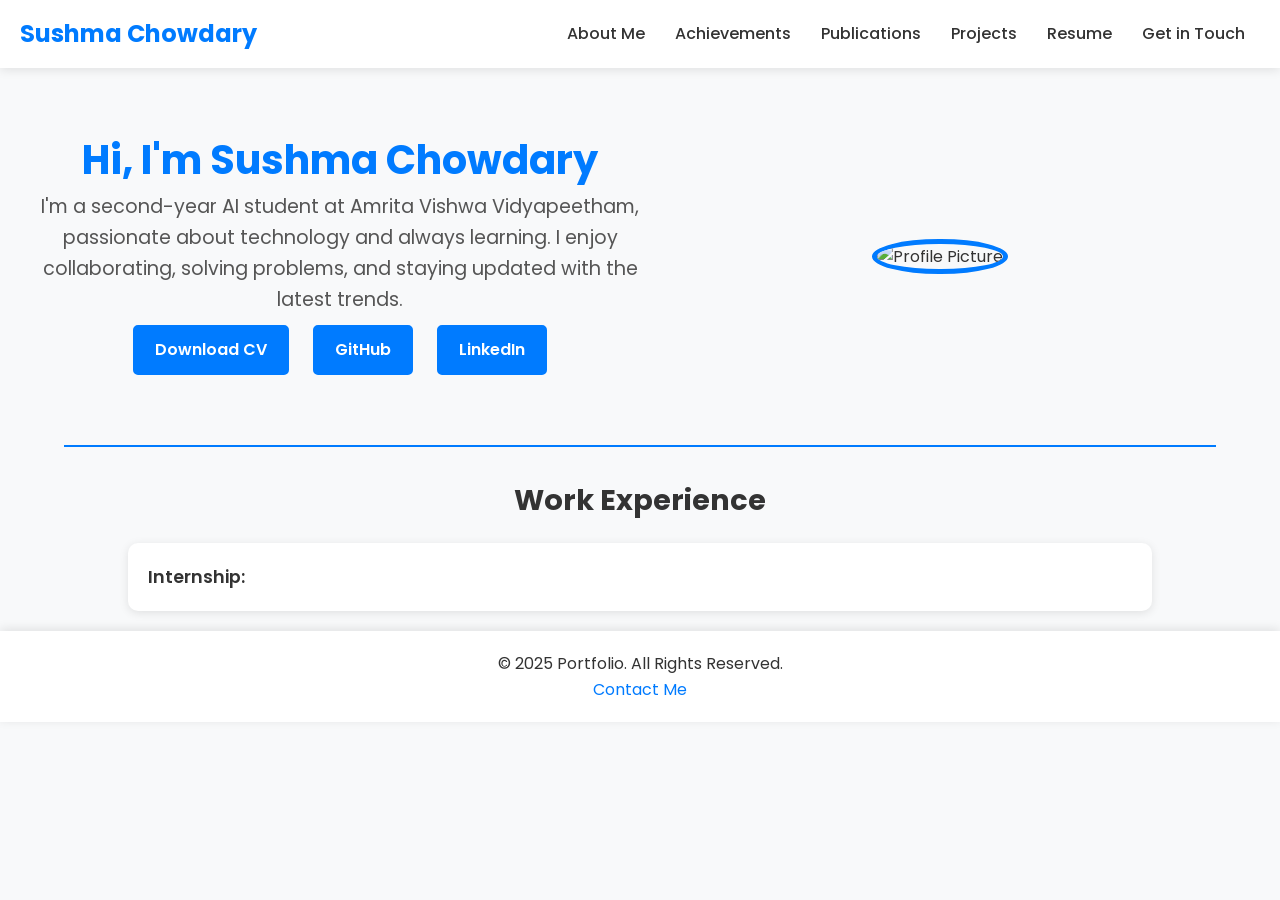
==== index.html @ df7fd8c6 "Add files via upload" ====
<!DOCTYPE html>
<html lang="en">
<head>
    <meta charset="UTF-8">
    <meta name="viewport" content="width=device-width, initial-scale=1.0">
    <title>Sushma Chowdary - Portfolio</title>
    <style>
        @import url('https://fonts.googleapis.com/css2?family=Lexend:wght@100..900&family=Poppins:wght@300;400;500;600;700&family=Roboto:ital,wght@0,100..900;1,100..900&display=swap');
        * {
            margin: 0;
            padding: 0;
            box-sizing: border-box;
        }
        body {
            background-color: #f8f9fa;
            color: #333;
            font-family: 'Poppins', sans-serif;
            line-height: 1.6;
        }
        nav {
            display: flex;
            justify-content: space-between;
            align-items: center;
            padding: 15px 20px;
            background-color: #fff;
            box-shadow: 0 2px 10px rgba(0, 0, 0, 0.1);
        }
        nav ul {
            display: flex;
            list-style: none;
            flex-wrap: wrap;
        }
        nav ul li {
            margin: 0 15px;
        }
        nav ul li a {
            text-decoration: none;
            color: #333;
            transition: all 0.3s;
            font-size: 1rem;
            font-weight: 500;
        }
        nav ul li a:hover {
            color: #007bff;
        }
        .logo {
            display: flex;
            align-items: center;
            font-size: 1.5rem;
            font-weight: 700;
            color: #007bff;
        }

        .firstSection {
            display: flex;
            flex-wrap: wrap;
            justify-content: center;
            align-items: center;
            text-align: center;
            margin: 60px 20px;
        }
        .firstSection > div {
            width: 100%;
            max-width: 600px;
        }
        .leftSection h1 {
            font-size: 2.5rem;
            color: #007bff;
        }
        .leftSection p {
            font-size: 1.2rem;
            color: #555;
        }
        .buttons a {
            display: inline-block;
            padding: 10px 20px;
            margin: 10px;
            border-radius: 5px;
            border: 2px solid #007bff;
            background-color: #007bff;
            color: white;
            font-size: 1rem;
            font-weight: 600;
            text-decoration: none;
            transition: all 0.3s;
        }
        .buttons a:hover {
            background-color: white;
            color: #007bff;
        }
        .rightSection img {
            width: 100%;
            max-width: 300px;
            border-radius: 50%;
            border: 5px solid #007bff;
        }

        .secondSection {
            max-width: 80vw;
            margin: auto;
            text-align: center;
        }
        .secondSection h1 {
            font-size: 1.8rem;
            color: #333;
        }
        main hr {
            border: 0;
            background: #007bff;
            height: 2px;
            margin: 30px auto;
            width: 90%;
        }
        .box {
            background: white;
            padding: 20px;
            margin: 20px auto;
            border-radius: 10px;
            box-shadow: 0 2px 10px rgba(0, 0, 0, 0.1);
            text-align: left;
        }
        .verticalInfo {
            font-weight: 600;
            font-size: 1.1rem;
        }
        .expInfo {
            font-size: 1rem;
            color: #555;
        }

        footer {
            background: #fff;
            color: #333;
            text-align: center;
            padding: 20px;
            font-size: 1rem;
            box-shadow: 0 -2px 10px rgba(0, 0, 0, 0.1);
        }
        .footer-links a {
            color: #007bff;
            margin: 0 10px;
            text-decoration: none;
        }
        .footer-links a:hover {
            text-decoration: underline;
        }
    </style>
</head>
<body>
    <header>
        <nav>
        <div class="logo">Sushma Chowdary</div>
        <ul>
            <li><a href="about-me.html">About Me</a></li>
            <li><a href="achievements.html">Achievements</a></li>
            <li><a href="Publications.html">Publications</a></li>
            <li><a href="projects.html">Projects</a></li>
            
            <li><a href="#">Resume</a></li>
            <li><a href="mailto:ch.sc.u4aie23034@ch.sc.amrita.edu">Get in Touch</a></li>
        </ul>
        </nav>        
    </header>
    <main>
        <section class="firstSection">
            <div class="leftSection">
                <h1>Hi, I'm Sushma Chowdary</h1>
                <p>I'm a second-year AI student at Amrita Vishwa Vidyapeetham, passionate about technology and always learning. I enjoy collaborating, solving problems, and staying updated with the latest trends.</p>
                <div class="buttons">
                    <a href="#" download>Download CV</a>
                    <a href="https://github.com/ambersus">GitHub</a>
                    <a href="https://www.linkedin.com/in/sushma-chowdary-mutyala-170853292/">LinkedIn</a>
                </div>
            </div>
            <div class="rightSection">
                <img src="C:\Users\Sushma\Desktop\Acadamics\resume\New folder\WhatsApp Image 2025-01-20 at 19.26.31_c0d28bff.jpg" alt="Profile Picture">
            </div>
        </section>
        <hr>
        <section class="secondSection">
            <h1>Work Experience</h1>
            <div class="box">
                <div class="verticalInfo">Internship:</div>
                <div class="expInfo"></div>
            </div>
        </section>
    </main>
    <footer>
        <p>&copy; 2025 Portfolio. All Rights Reserved.</p>
        <div class="footer-links">
            <a href="contact_form.html">Contact Me</a>
        </div>
    </footer>
</body>
</html>
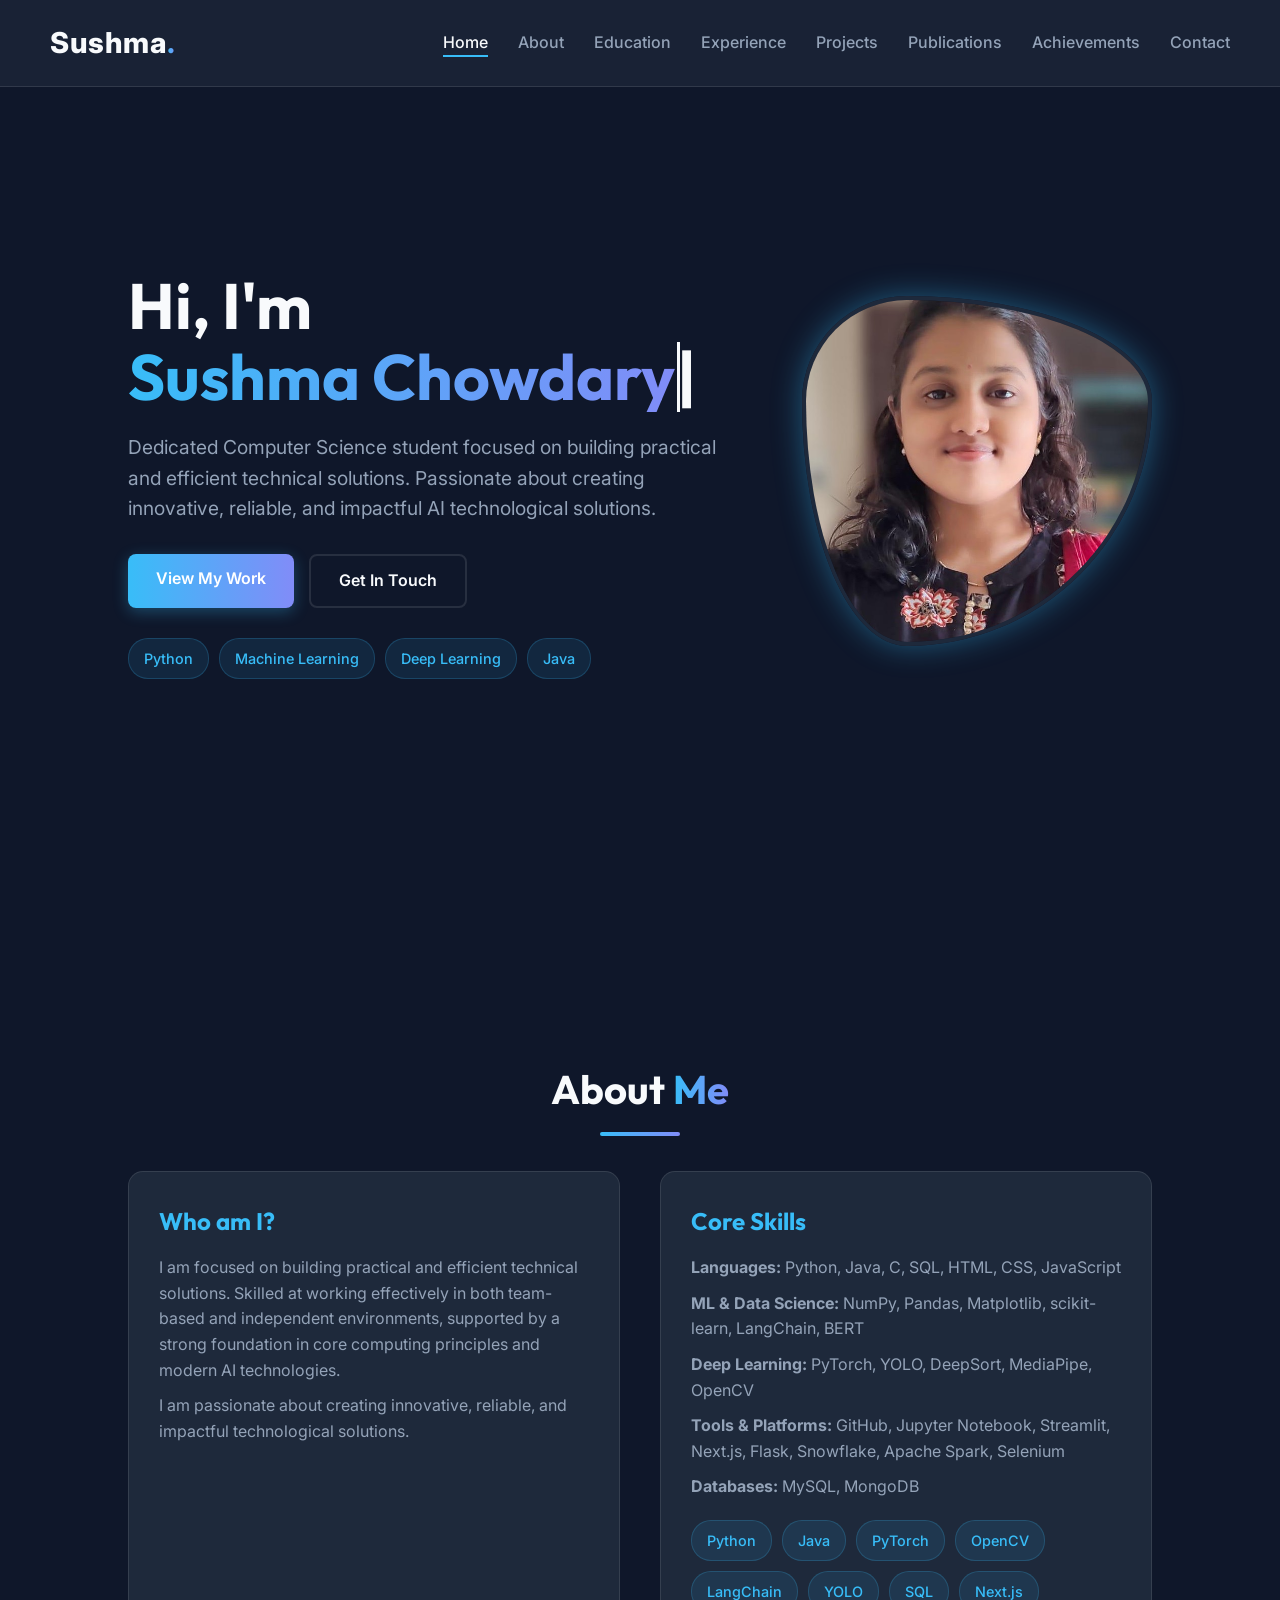
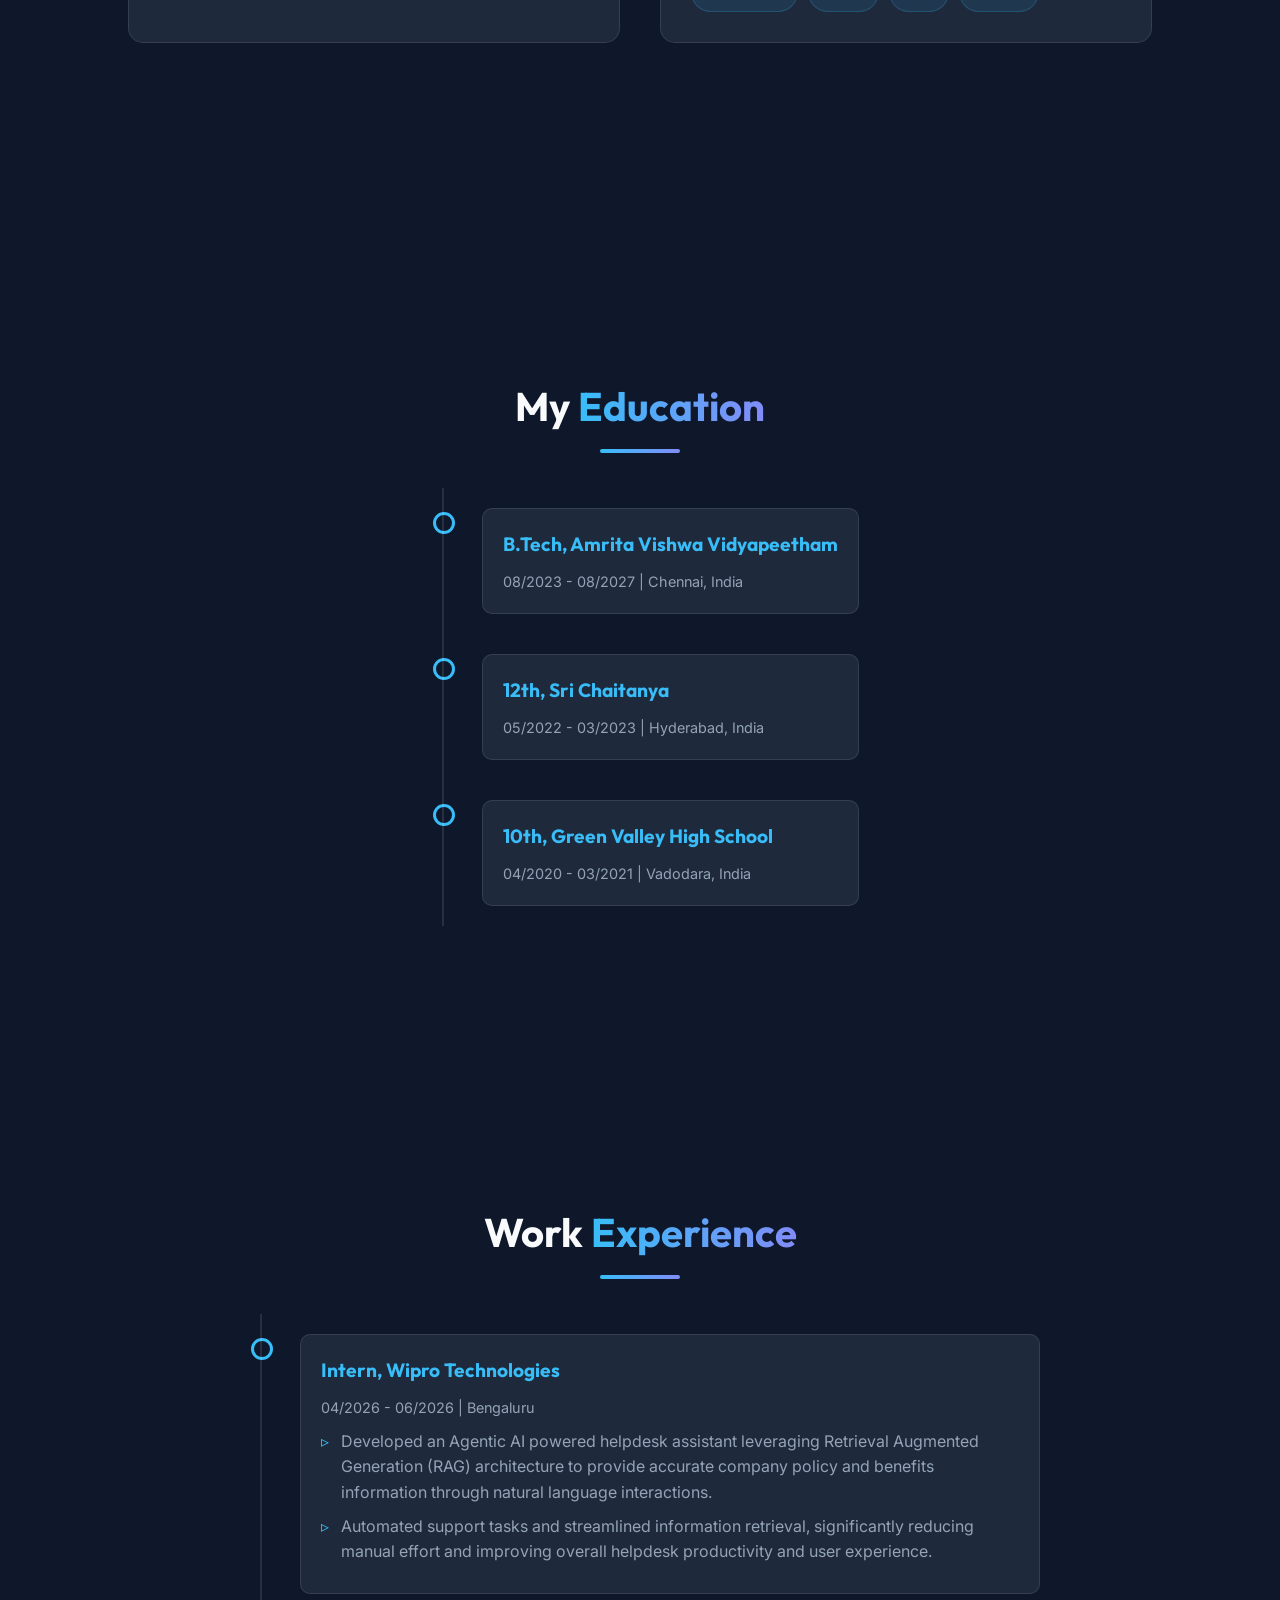
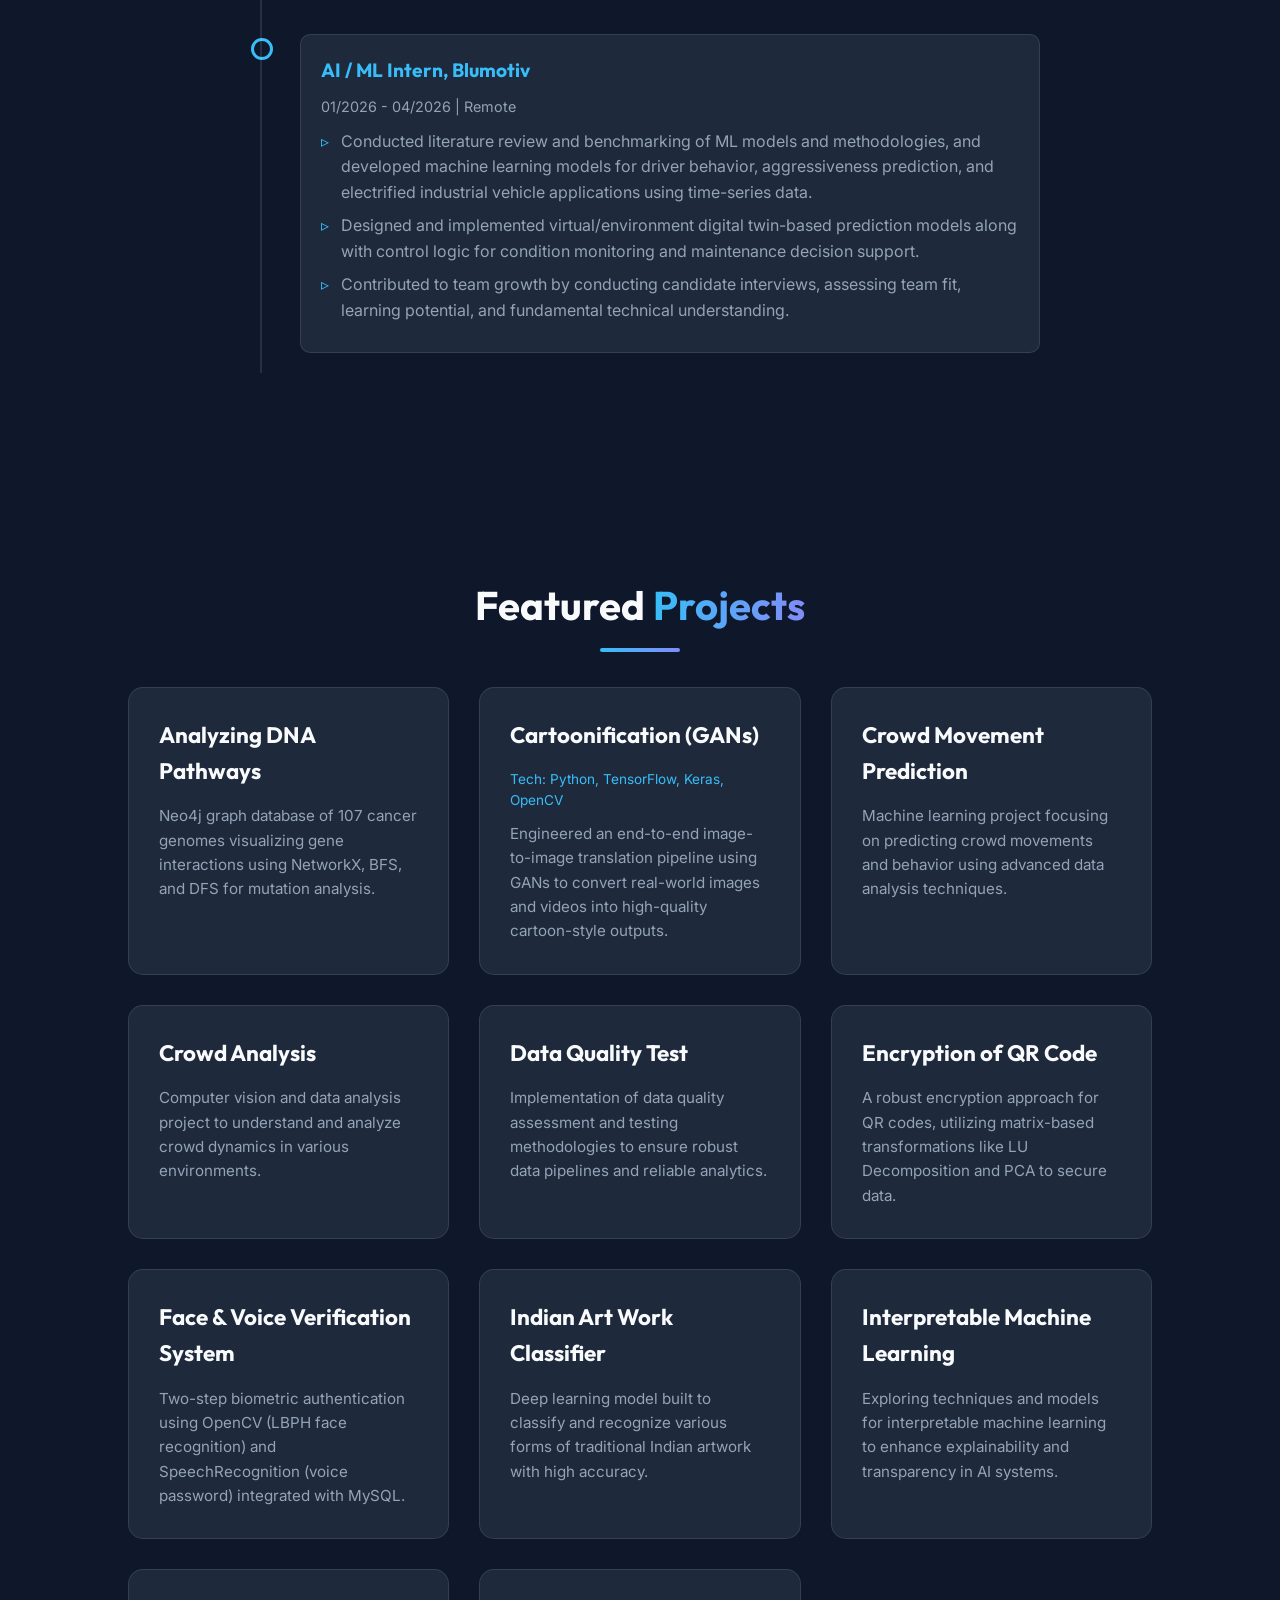
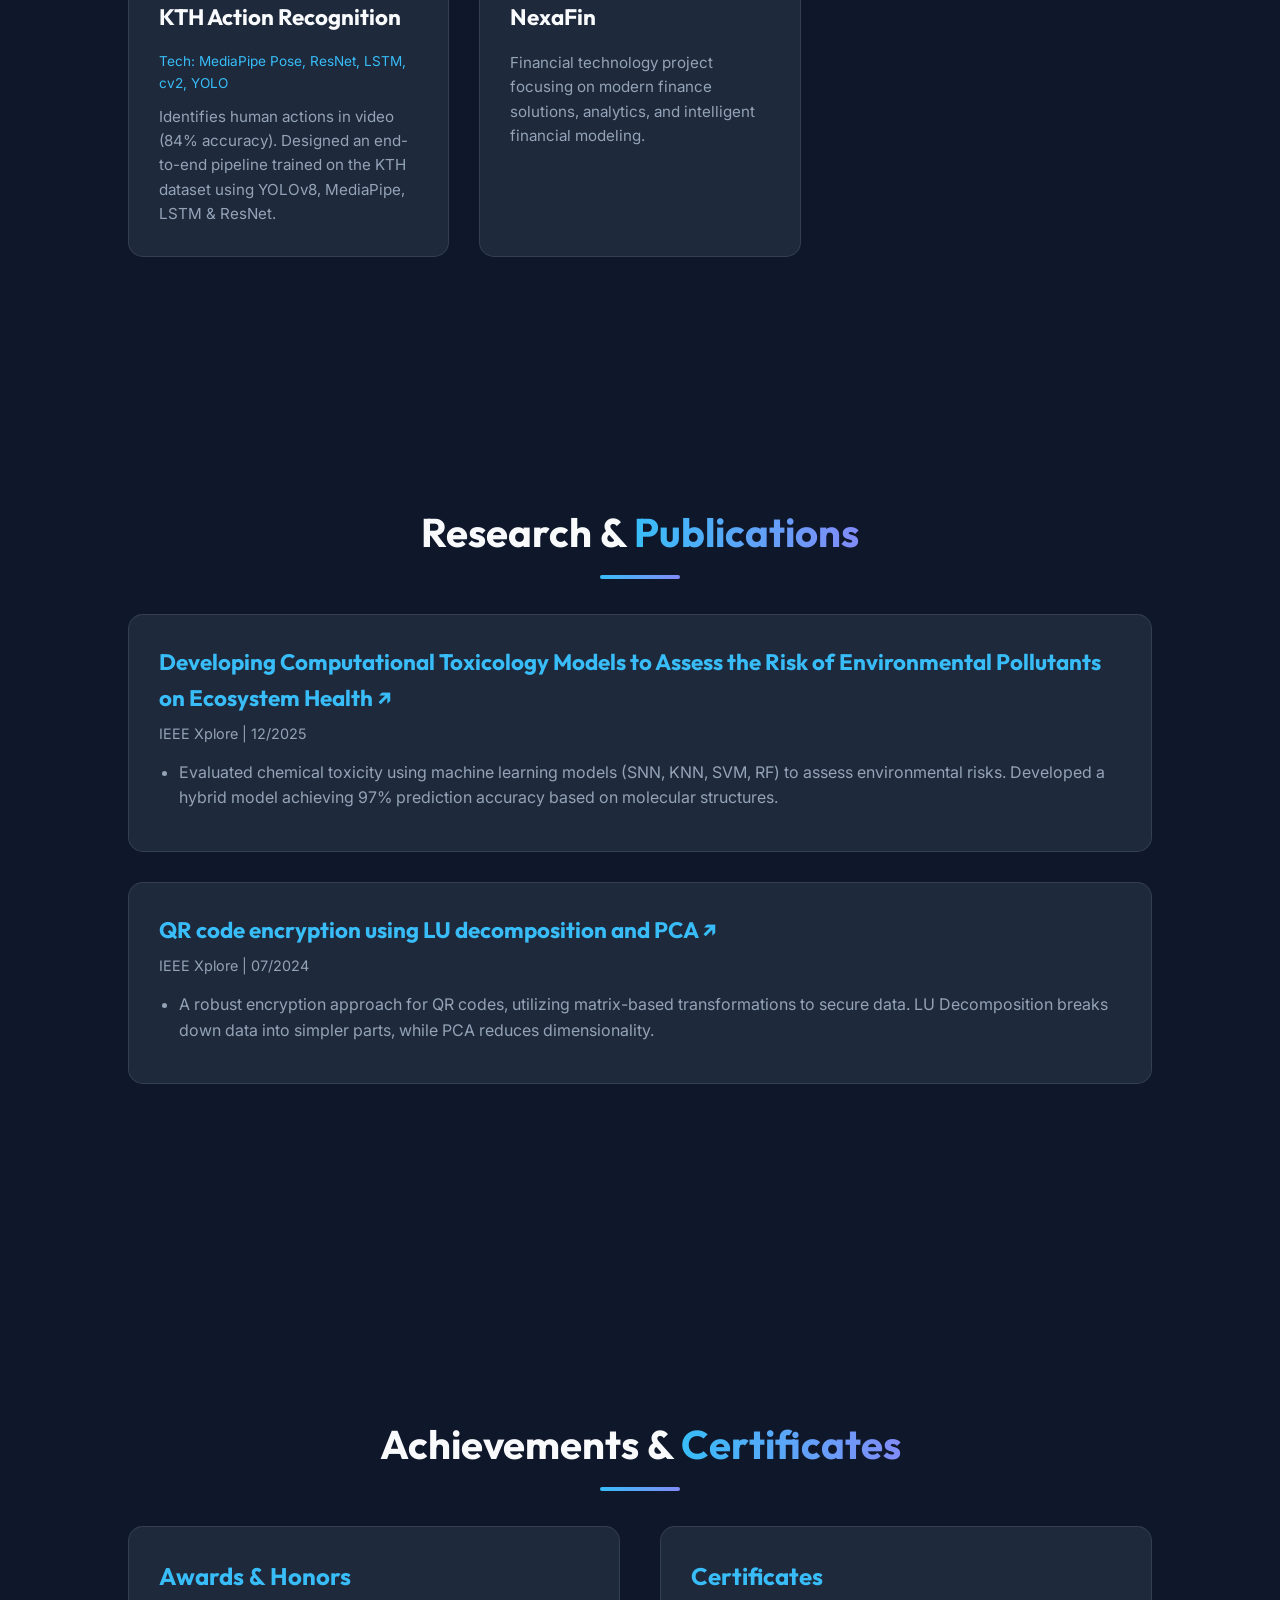
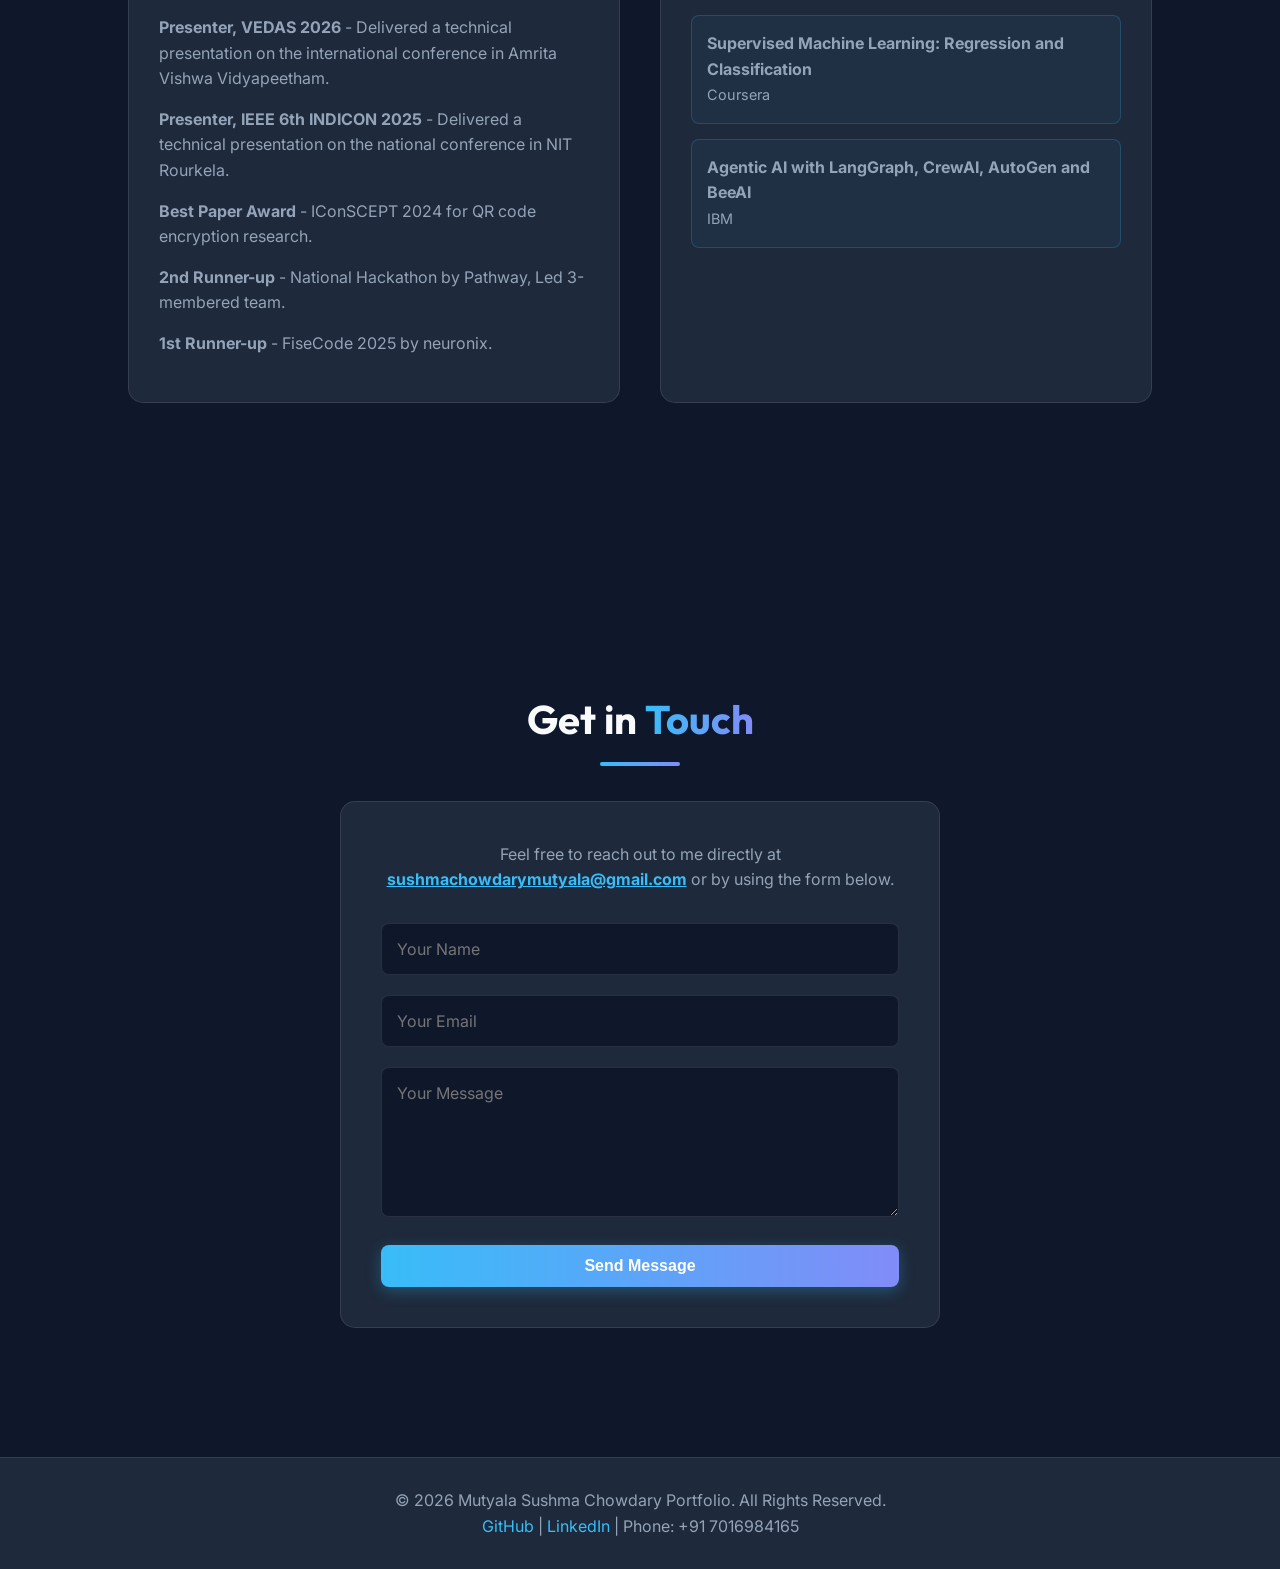
==== commit b665c429: "Update portfolio with new sections, responsive layout, and dynamic text" ====
--- a/index.html
+++ b/index.html
@@ -1,195 +1,279 @@
-<!DOCTYPE html>
-<html lang="en">
-<head>
-    <meta charset="UTF-8">
-    <meta name="viewport" content="width=device-width, initial-scale=1.0">
-    <title>Sushma Chowdary - Portfolio</title>
-    <style>
-        @import url('https://fonts.googleapis.com/css2?family=Lexend:wght@100..900&family=Poppins:wght@300;400;500;600;700&family=Roboto:ital,wght@0,100..900;1,100..900&display=swap');
-        * {
-            margin: 0;
-            padding: 0;
-            box-sizing: border-box;
-        }
-        body {
-            background-color: #f8f9fa;
-            color: #333;
-            font-family: 'Poppins', sans-serif;
-            line-height: 1.6;
-        }
-        nav {
-            display: flex;
-            justify-content: space-between;
-            align-items: center;
-            padding: 15px 20px;
-            background-color: #fff;
-            box-shadow: 0 2px 10px rgba(0, 0, 0, 0.1);
-        }
-        nav ul {
-            display: flex;
-            list-style: none;
-            flex-wrap: wrap;
-        }
-        nav ul li {
-            margin: 0 15px;
-        }
-        nav ul li a {
-            text-decoration: none;
-            color: #333;
-            transition: all 0.3s;
-            font-size: 1rem;
-            font-weight: 500;
-        }
-        nav ul li a:hover {
-            color: #007bff;
-        }
-        .logo {
-            display: flex;
-            align-items: center;
-            font-size: 1.5rem;
-            font-weight: 700;
-            color: #007bff;
-        }
-
-        .firstSection {
-            display: flex;
-            flex-wrap: wrap;
-            justify-content: center;
-            align-items: center;
-            text-align: center;
-            margin: 60px 20px;
-        }
-        .firstSection > div {
-            width: 100%;
-            max-width: 600px;
-        }
-        .leftSection h1 {
-            font-size: 2.5rem;
-            color: #007bff;
-        }
-        .leftSection p {
-            font-size: 1.2rem;
-            color: #555;
-        }
-        .buttons a {
-            display: inline-block;
-            padding: 10px 20px;
-            margin: 10px;
-            border-radius: 5px;
-            border: 2px solid #007bff;
-            background-color: #007bff;
-            color: white;
-            font-size: 1rem;
-            font-weight: 600;
-            text-decoration: none;
-            transition: all 0.3s;
-        }
-        .buttons a:hover {
-            background-color: white;
-            color: #007bff;
-        }
-        .rightSection img {
-            width: 100%;
-            max-width: 300px;
-            border-radius: 50%;
-            border: 5px solid #007bff;
-        }
-
-        .secondSection {
-            max-width: 80vw;
-            margin: auto;
-            text-align: center;
-        }
-        .secondSection h1 {
-            font-size: 1.8rem;
-            color: #333;
-        }
-        main hr {
-            border: 0;
-            background: #007bff;
-            height: 2px;
-            margin: 30px auto;
-            width: 90%;
-        }
-        .box {
-            background: white;
-            padding: 20px;
-            margin: 20px auto;
-            border-radius: 10px;
-            box-shadow: 0 2px 10px rgba(0, 0, 0, 0.1);
-            text-align: left;
-        }
-        .verticalInfo {
-            font-weight: 600;
-            font-size: 1.1rem;
-        }
-        .expInfo {
-            font-size: 1rem;
-            color: #555;
-        }
-
-        footer {
-            background: #fff;
-            color: #333;
-            text-align: center;
-            padding: 20px;
-            font-size: 1rem;
-            box-shadow: 0 -2px 10px rgba(0, 0, 0, 0.1);
-        }
-        .footer-links a {
-            color: #007bff;
-            margin: 0 10px;
-            text-decoration: none;
-        }
-        .footer-links a:hover {
-            text-decoration: underline;
-        }
-    </style>
-</head>
-<body>
-    <header>
-        <nav>
-        <div class="logo">Sushma Chowdary</div>
-        <ul>
-            <li><a href="about-me.html">About Me</a></li>
-            <li><a href="achievements.html">Achievements</a></li>
-            <li><a href="Publications.html">Publications</a></li>
-            <li><a href="projects.html">Projects</a></li>
-            
-            <li><a href="#">Resume</a></li>
-            <li><a href="mailto:ch.sc.u4aie23034@ch.sc.amrita.edu">Get in Touch</a></li>
-        </ul>
-        </nav>        
-    </header>
-    <main>
-        <section class="firstSection">
-            <div class="leftSection">
-                <h1>Hi, I'm Sushma Chowdary</h1>
-                <p>I'm a second-year AI student at Amrita Vishwa Vidyapeetham, passionate about technology and always learning. I enjoy collaborating, solving problems, and staying updated with the latest trends.</p>
-                <div class="buttons">
-                    <a href="#" download>Download CV</a>
-                    <a href="https://github.com/ambersus">GitHub</a>
-                    <a href="https://www.linkedin.com/in/sushma-chowdary-mutyala-170853292/">LinkedIn</a>
-                </div>
-            </div>
-            <div class="rightSection">
-                <img src="C:\Users\Sushma\Desktop\Acadamics\resume\New folder\WhatsApp Image 2025-01-20 at 19.26.31_c0d28bff.jpg" alt="Profile Picture">
-            </div>
-        </section>
-        <hr>
-        <section class="secondSection">
-            <h1>Work Experience</h1>
-            <div class="box">
-                <div class="verticalInfo">Internship:</div>
-                <div class="expInfo"></div>
-            </div>
-        </section>
-    </main>
-    <footer>
-        <p>&copy; 2025 Portfolio. All Rights Reserved.</p>
-        <div class="footer-links">
-            <a href="contact_form.html">Contact Me</a>
-        </div>
-    </footer>
-</body>
-</html>
+<!DOCTYPE html>
+<html lang="en">
+<head>
+    <meta charset="UTF-8">
+    <meta name="viewport" content="width=device-width, initial-scale=1.0">
+    <title>Mutyala Sushma Chowdary | AI Portfolio</title>
+    <link rel="stylesheet" href="style.css">
+</head>
+<body>
+
+    <!-- Navigation -->
+    <nav>
+        <a href="#home" class="logo">Sushma<span class="gradient-text">.</span></a>
+        <ul>
+            <li><a href="#home" class="active">Home</a></li>
+            <li><a href="#about">About</a></li>
+            <li><a href="#education">Education</a></li>
+            <li><a href="#experience">Experience</a></li>
+            <li><a href="#projects">Projects</a></li>
+            <li><a href="#publications">Publications</a></li>
+            <li><a href="#achievements">Achievements</a></li>
+            <li><a href="#contact">Contact</a></li>
+        </ul>
+    </nav>
+
+    <!-- Home Section -->
+    <section id="home">
+        <div class="home-content reveal">
+            <h1>Hi, I'm <br><span class="gradient-text dynamic-text">Sushma Chowdary</span><span class="cursor">|</span></h1>
+            <p>Dedicated Computer Science student focused on building practical and efficient technical solutions. Passionate about creating innovative, reliable, and impactful AI technological solutions.</p>
+            <div class="btn-group">
+                <a href="#projects" class="btn btn-primary">View My Work</a>
+                <a href="#contact" class="btn btn-secondary">Get In Touch</a>
+            </div>
+            <div class="skills-container" style="margin-top: 30px;">
+                <span class="skill-tag">Python</span>
+                <span class="skill-tag">Machine Learning</span>
+                <span class="skill-tag">Deep Learning</span>
+                <span class="skill-tag">Java</span>
+            </div>
+        </div>
+        <div class="home-image reveal">
+            <!-- Ensure image path matches local or github repo -->
+            <img src="WhatsApp Image 2025-01-20 at 19.26.31_c0d28bff.jpg" alt="Sushma Chowdary">
+        </div>
+    </section>
+
+    <!-- About Section -->
+    <section id="about">
+        <h2 class="section-title reveal">About <span class="gradient-text">Me</span></h2>
+        <div class="about-grid">
+            <div class="about-card reveal">
+                <h3>Who am I?</h3>
+                <p>I am focused on building practical and efficient technical solutions. Skilled at working effectively in both team-based and independent environments, supported by a strong foundation in core computing principles and modern AI technologies.</p>
+                <p>I am passionate about creating innovative, reliable, and impactful technological solutions.</p>
+            </div>
+            <div class="about-card reveal" style="transition-delay: 0.2s;">
+                <h3>Core Skills</h3>
+                <p><strong>Languages:</strong> Python, Java, C, SQL, HTML, CSS, JavaScript</p>
+                <p><strong>ML & Data Science:</strong> NumPy, Pandas, Matplotlib, scikit-learn, LangChain, BERT</p>
+                <p><strong>Deep Learning:</strong> PyTorch, YOLO, DeepSort, MediaPipe, OpenCV</p>
+                <p><strong>Tools & Platforms:</strong> GitHub, Jupyter Notebook, Streamlit, Next.js, Flask, Snowflake, Apache Spark, Selenium</p>
+                <p><strong>Databases:</strong> MySQL, MongoDB</p>
+                
+                <div class="skills-container" style="margin-top: 20px;">
+                    <span class="skill-tag">Python</span>
+                    <span class="skill-tag">Java</span>
+                    <span class="skill-tag">PyTorch</span>
+                    <span class="skill-tag">OpenCV</span>
+                    <span class="skill-tag">LangChain</span>
+                    <span class="skill-tag">YOLO</span>
+                    <span class="skill-tag">SQL</span>
+                    <span class="skill-tag">Next.js</span>
+                </div>
+            </div>
+        </div>
+    </section>
+
+    <!-- Education Section -->
+    <section id="education">
+        <h2 class="section-title reveal">My <span class="gradient-text">Education</span></h2>
+        <div class="timeline">
+            <div class="timeline-item reveal">
+                <div class="timeline-content">
+                    <h4>B.Tech, Amrita Vishwa Vidyapeetham</h4>
+                    <p style="color: var(--text-muted); font-size: 0.9rem;">08/2023 - 08/2027 | Chennai, India</p>
+                </div>
+            </div>
+            
+            <div class="timeline-item reveal">
+                <div class="timeline-content">
+                    <h4>12th, Sri Chaitanya</h4>
+                    <p style="color: var(--text-muted); font-size: 0.9rem;">05/2022 - 03/2023 | Hyderabad, India</p>
+                </div>
+            </div>
+
+            <div class="timeline-item reveal">
+                <div class="timeline-content">
+                    <h4>10th, Green Valley High School</h4>
+                    <p style="color: var(--text-muted); font-size: 0.9rem;">04/2020 - 03/2021 | Vadodara, India</p>
+                </div>
+            </div>
+        </div>
+    </section>
+
+    <!-- Experience Section -->
+    <section id="experience">
+        <h2 class="section-title reveal">Work <span class="gradient-text">Experience</span></h2>
+        <div class="timeline">
+            <div class="timeline-item reveal">
+                <div class="timeline-content">
+                    <h4>Intern, Wipro Technologies</h4>
+                    <p style="color: var(--text-muted); font-size: 0.9rem; margin-bottom: 10px;">04/2026 - 06/2026 | Bengaluru</p>
+                    <ul>
+                        <li>Developed an Agentic AI powered helpdesk assistant leveraging Retrieval Augmented Generation (RAG) architecture to provide accurate company policy and benefits information through natural language interactions.</li>
+                        <li>Automated support tasks and streamlined information retrieval, significantly reducing manual effort and improving overall helpdesk productivity and user experience.</li>
+                    </ul>
+                </div>
+            </div>
+            
+            <div class="timeline-item reveal">
+                <div class="timeline-content">
+                    <h4>AI / ML Intern, Blumotiv</h4>
+                    <p style="color: var(--text-muted); font-size: 0.9rem; margin-bottom: 10px;">01/2026 - 04/2026 | Remote</p>
+                    <ul>
+                        <li>Conducted literature review and benchmarking of ML models and methodologies, and developed machine learning models for driver behavior, aggressiveness prediction, and electrified industrial vehicle applications using time-series data.</li>
+                        <li>Designed and implemented virtual/environment digital twin-based prediction models along with control logic for condition monitoring and maintenance decision support.</li>
+                        <li>Contributed to team growth by conducting candidate interviews, assessing team fit, learning potential, and fundamental technical understanding.</li>
+                    </ul>
+                </div>
+            </div>
+        </div>
+    </section>
+
+    <!-- Projects Section -->
+    <section id="projects">
+        <h2 class="section-title reveal">Featured <span class="gradient-text">Projects</span></h2>
+        <div class="projects-grid">
+            
+            <div class="project-card reveal">
+                <h3><a href="https://github.com/ambersus/ANALYZING-DNA-PATHWAYS-AND-THEIR-IMPACT-ON-CANCER-DEVELOPMENT" target="_blank">Analyzing DNA Pathways</a></h3>
+                <p>Neo4j graph database of 107 cancer genomes visualizing gene interactions using NetworkX, BFS, and DFS for mutation analysis.</p>
+            </div>
+
+            <div class="project-card reveal" style="transition-delay: 0.1s;">
+                <h3><a href="https://github.com/ambersus/Cartoonification" target="_blank">Cartoonification (GANs)</a></h3>
+                <p style="color: var(--primary-color); font-size: 0.85rem; margin-bottom: 10px;">Tech: Python, TensorFlow, Keras, OpenCV</p>
+                <p>Engineered an end-to-end image-to-image translation pipeline using GANs to convert real-world images and videos into high-quality cartoon-style outputs.</p>
+            </div>
+
+            <div class="project-card reveal" style="transition-delay: 0.2s;">
+                <h3><a href="https://github.com/ambersus/croud-movement-prediction" target="_blank">Crowd Movement Prediction</a></h3>
+                <p>Machine learning project focusing on predicting crowd movements and behavior using advanced data analysis techniques.</p>
+            </div>
+
+            <div class="project-card reveal">
+                <h3><a href="https://github.com/ambersus/crowd-analysis" target="_blank">Crowd Analysis</a></h3>
+                <p>Computer vision and data analysis project to understand and analyze crowd dynamics in various environments.</p>
+            </div>
+
+            <div class="project-card reveal" style="transition-delay: 0.1s;">
+                <h3><a href="https://github.com/ambersus/Data_Quality_test" target="_blank">Data Quality Test</a></h3>
+                <p>Implementation of data quality assessment and testing methodologies to ensure robust data pipelines and reliable analytics.</p>
+            </div>
+
+            <div class="project-card reveal" style="transition-delay: 0.2s;">
+                <h3><a href="https://github.com/ambersus/encryption-of-qr-code" target="_blank">Encryption of QR Code</a></h3>
+                <p>A robust encryption approach for QR codes, utilizing matrix-based transformations like LU Decomposition and PCA to secure data.</p>
+            </div>
+
+            <div class="project-card reveal">
+                <h3><a href="https://github.com/ambersus/FACE-AND-VOICE-VERIFICATION-SYSTEM" target="_blank">Face & Voice Verification System</a></h3>
+                <p>Two-step biometric authentication using OpenCV (LBPH face recognition) and SpeechRecognition (voice password) integrated with MySQL.</p>
+            </div>
+
+            <div class="project-card reveal" style="transition-delay: 0.1s;">
+                <h3><a href="https://github.com/ambersus/Indian-Art-Work-Classifier" target="_blank">Indian Art Work Classifier</a></h3>
+                <p>Deep learning model built to classify and recognize various forms of traditional Indian artwork with high accuracy.</p>
+            </div>
+
+            <div class="project-card reveal" style="transition-delay: 0.2s;">
+                <h3><a href="#" target="_blank">Interpretable Machine Learning</a></h3>
+                <p>Exploring techniques and models for interpretable machine learning to enhance explainability and transparency in AI systems.</p>
+            </div>
+
+            <div class="project-card reveal">
+                <h3><a href="https://github.com/ambersus/KTH-action-recognisation" target="_blank">KTH Action Recognition</a></h3>
+                <p style="color: var(--primary-color); font-size: 0.85rem; margin-bottom: 10px;">Tech: MediaPipe Pose, ResNet, LSTM, cv2, YOLO</p>
+                <p>Identifies human actions in video (84% accuracy). Designed an end-to-end pipeline trained on the KTH dataset using YOLOv8, MediaPipe, LSTM & ResNet.</p>
+            </div>
+
+            <div class="project-card reveal" style="transition-delay: 0.1s;">
+                <h3><a href="https://github.com/ambersus/NexaFin-" target="_blank">NexaFin</a></h3>
+                <p>Financial technology project focusing on modern finance solutions, analytics, and intelligent financial modeling.</p>
+            </div>
+
+        </div>
+    </section>
+
+    <!-- Publications Section -->
+    <section id="publications">
+        <h2 class="section-title reveal">Research & <span class="gradient-text">Publications</span></h2>
+        
+        <div class="publication-card reveal">
+            <h3><a href="https://ieeexplore.ieee.org/document/11254833" target="_blank">Developing Computational Toxicology Models to Assess the Risk of Environmental Pollutants on Ecosystem Health ↗</a></h3>
+            <p style="color: var(--text-muted); font-size: 0.9rem; margin-top: 5px;">IEEE Xplore | 12/2025</p>
+            <ul>
+                <li>Evaluated chemical toxicity using machine learning models (SNN, KNN, SVM, RF) to assess environmental risks. Developed a hybrid model achieving 97% prediction accuracy based on molecular structures.</li>
+            </ul>
+        </div>
+
+        <div class="publication-card reveal">
+            <h3><a href="https://ieeexplore.ieee.org/document/10627798" target="_blank">QR code encryption using LU decomposition and PCA ↗</a></h3>
+            <p style="color: var(--text-muted); font-size: 0.9rem; margin-top: 5px;">IEEE Xplore | 07/2024</p>
+            <ul>
+                <li>A robust encryption approach for QR codes, utilizing matrix-based transformations to secure data. LU Decomposition breaks down data into simpler parts, while PCA reduces dimensionality.</li>
+            </ul>
+        </div>
+    </section>
+
+    <!-- Achievements & Certificates Section -->
+    <section id="achievements">
+        <h2 class="section-title reveal">Achievements & <span class="gradient-text">Certificates</span></h2>
+        
+        <div class="about-grid">
+            <div class="about-card reveal">
+                <h3 style="color: var(--primary-color); margin-bottom: 20px;">Awards & Honors</h3>
+                <ul style="list-style: none; color: var(--text-muted); padding-left: 0;">
+                    <li style="margin-bottom: 15px;"><strong>Presenter, VEDAS 2026</strong> - Delivered a technical presentation on the international conference in Amrita Vishwa Vidyapeetham.</li>
+                    <li style="margin-bottom: 15px;"><strong>Presenter, IEEE 6th INDICON 2025</strong> - Delivered a technical presentation on the national conference in NIT Rourkela.</li>
+                    <li style="margin-bottom: 15px;"><strong>Best Paper Award</strong> - IConSCEPT 2024 for QR code encryption research.</li>
+                    <li style="margin-bottom: 15px;"><strong>2nd Runner-up</strong> - National Hackathon by Pathway, Led 3-membered team.</li>
+                    <li style="margin-bottom: 15px;"><strong>1st Runner-up</strong> - FiseCode 2025 by neuronix.</li>
+                </ul>
+            </div>
+
+            <div class="about-card reveal" style="transition-delay: 0.2s;">
+                <h3 style="color: var(--primary-color); margin-bottom: 20px;">Certificates</h3>
+                <ul style="list-style: none; color: var(--text-muted); padding-left: 0;">
+                    <li style="margin-bottom: 15px; background: rgba(56, 189, 248, 0.05); padding: 15px; border-radius: 8px; border: 1px solid rgba(56, 189, 248, 0.2);">
+                        <strong>Supervised Machine Learning: Regression and Classification</strong><br>
+                        <span style="font-size: 0.9rem;">Coursera</span>
+                    </li>
+                    <li style="margin-bottom: 15px; background: rgba(56, 189, 248, 0.05); padding: 15px; border-radius: 8px; border: 1px solid rgba(56, 189, 248, 0.2);">
+                        <strong>Agentic AI with LangGraph, CrewAI, AutoGen and BeeAI</strong><br>
+                        <span style="font-size: 0.9rem;">IBM</span>
+                    </li>
+                </ul>
+            </div>
+        </div>
+    </section>
+
+    <!-- Contact Section -->
+    <section id="contact">
+        <h2 class="section-title reveal">Get in <span class="gradient-text">Touch</span></h2>
+        <div class="contact-container reveal">
+            <p style="text-align: center; margin-bottom: 30px; color: var(--text-muted);">
+                Feel free to reach out to me directly at <strong><a href="mailto:sushmachowdarymutyala@gmail.com" style="color: var(--primary-color);">sushmachowdarymutyala@gmail.com</a></strong> or by using the form below.
+            </p>
+            <form action="https://api.web3forms.com/submit" method="POST" class="contact-form">
+                <input type="hidden" name="access_key" value="76dfe743-ed76-489c-a825-221d19de13ea">
+                <input type="text" name="name" placeholder="Your Name" required>
+                <input type="email" name="email" placeholder="Your Email" required>
+                <textarea name="message" placeholder="Your Message" required></textarea>
+                <button type="submit" class="btn btn-primary">Send Message</button>
+            </form>
+        </div>
+    </section>
+
+    <!-- Footer -->
+    <footer>
+        <p>&copy; 2026 Mutyala Sushma Chowdary Portfolio. All Rights Reserved. <br>
+           <a href="https://github.com/ambersus">GitHub</a> | <a href="https://www.linkedin.com/in/sushma-chowdary-mutyala-170853292/">LinkedIn</a> | Phone: +91 7016984165
+        </p>
+    </footer>
+
+    <script src="script.js"></script>
+</body>
+</html>
--- a/style.css
+++ b/style.css
@@ -0,0 +1,512 @@
+@import url('https://fonts.googleapis.com/css2?family=Inter:wght@300;400;500;600;700&family=Outfit:wght@400;600;800&display=swap');
+
+:root {
+    --bg-color: #0f172a; /* Deep Slate */
+    --surface-color: #1e293b; /* Lighter Slate */
+    --primary-color: #38bdf8; /* Sky Blue */
+    --secondary-color: #818cf8; /* Indigo */
+    --text-main: #f8fafc; /* White/Gray */
+    --text-muted: #94a3b8; /* Slate Gray */
+    --glass-bg: rgba(30, 41, 59, 0.7);
+    --glass-border: rgba(255, 255, 255, 0.1);
+    --transition-speed: 0.3s;
+}
+
+* {
+    margin: 0;
+    padding: 0;
+    box-sizing: border-box;
+}
+
+html {
+    scroll-behavior: smooth;
+}
+
+body {
+    background-color: var(--bg-color);
+    color: var(--text-main);
+    font-family: 'Inter', sans-serif;
+    line-height: 1.6;
+    overflow-x: hidden;
+}
+
+/* Typography */
+h1, h2, h3, h4, h5, h6 {
+    font-family: 'Outfit', sans-serif;
+    color: var(--text-main);
+}
+
+.gradient-text {
+    background: linear-gradient(90deg, var(--primary-color), var(--secondary-color));
+    -webkit-background-clip: text;
+    -webkit-text-fill-color: transparent;
+    display: inline-block;
+}
+
+/* Navbar */
+nav {
+    position: fixed;
+    top: 0;
+    width: 100%;
+    display: flex;
+    justify-content: space-between;
+    align-items: center;
+    padding: 20px 50px;
+    background: var(--glass-bg);
+    backdrop-filter: blur(12px);
+    border-bottom: 1px solid var(--glass-border);
+    z-index: 1000;
+    transition: all var(--transition-speed);
+}
+
+.logo {
+    font-size: 1.8rem;
+    font-weight: 800;
+    color: var(--text-main);
+    text-decoration: none;
+    letter-spacing: 1px;
+}
+
+nav ul {
+    display: flex;
+    list-style: none;
+    gap: 30px;
+}
+
+nav ul li a {
+    text-decoration: none;
+    color: var(--text-muted);
+    font-size: 1rem;
+    font-weight: 500;
+    transition: color var(--transition-speed);
+    position: relative;
+}
+
+nav ul li a::after {
+    content: '';
+    position: absolute;
+    width: 0;
+    height: 2px;
+    bottom: -5px;
+    left: 0;
+    background-color: var(--primary-color);
+    transition: width var(--transition-speed);
+}
+
+nav ul li a:hover, nav ul li a.active {
+    color: var(--text-main);
+}
+
+nav ul li a:hover::after, nav ul li a.active::after {
+    width: 100%;
+}
+
+/* Sections General */
+section {
+    padding: 100px 10%;
+    min-height: 100vh;
+    display: flex;
+    flex-direction: column;
+    justify-content: center;
+}
+
+.section-title {
+    font-size: 2.5rem;
+    text-align: center;
+    margin-bottom: 50px;
+    position: relative;
+}
+
+.section-title::after {
+    content: '';
+    position: absolute;
+    bottom: -15px;
+    left: 50%;
+    transform: translateX(-50%);
+    width: 80px;
+    height: 4px;
+    background: linear-gradient(90deg, var(--primary-color), var(--secondary-color));
+    border-radius: 2px;
+}
+
+/* Home Section */
+#home {
+    display: flex;
+    flex-direction: row;
+    align-items: center;
+    justify-content: space-between;
+    padding-top: 150px;
+}
+
+.home-content {
+    max-width: 600px;
+}
+
+.home-content h1 {
+    font-size: 4rem;
+    line-height: 1.1;
+    margin-bottom: 20px;
+}
+
+.home-content p {
+    font-size: 1.2rem;
+    color: var(--text-muted);
+    margin-bottom: 30px;
+}
+
+.btn-group {
+    display: flex;
+    gap: 15px;
+}
+
+.btn {
+    padding: 12px 28px;
+    border-radius: 8px;
+    font-size: 1rem;
+    font-weight: 600;
+    text-decoration: none;
+    transition: all var(--transition-speed);
+    display: inline-block;
+}
+
+.btn-primary {
+    background: linear-gradient(90deg, var(--primary-color), var(--secondary-color));
+    color: #fff;
+    box-shadow: 0 4px 15px rgba(56, 189, 248, 0.3);
+}
+
+.btn-primary:hover {
+    transform: translateY(-3px);
+    box-shadow: 0 6px 20px rgba(56, 189, 248, 0.5);
+}
+
+.btn-secondary {
+    background: transparent;
+    color: var(--text-main);
+    border: 2px solid var(--glass-border);
+}
+
+.btn-secondary:hover {
+    border-color: var(--primary-color);
+    color: var(--primary-color);
+}
+
+.home-image img {
+    width: 350px;
+    height: 350px;
+    object-fit: cover;
+    border-radius: 30% 70% 70% 30% / 30% 30% 70% 70%;
+    box-shadow: 0 0 30px rgba(56, 189, 248, 0.4);
+    animation: morph 8s ease-in-out infinite;
+    border: 4px solid var(--surface-color);
+}
+
+@keyframes morph {
+    0% { border-radius: 30% 70% 70% 30% / 30% 30% 70% 70%; }
+    50% { border-radius: 70% 30% 30% 70% / 70% 70% 30% 30%; }
+    100% { border-radius: 30% 70% 70% 30% / 30% 30% 70% 70%; }
+}
+
+/* About Section */
+.about-grid {
+    display: grid;
+    grid-template-columns: 1fr 1fr;
+    gap: 40px;
+}
+
+.about-card {
+    background: var(--surface-color);
+    padding: 30px;
+    border-radius: 15px;
+    border: 1px solid var(--glass-border);
+    transition: transform var(--transition-speed);
+}
+
+.about-card:hover {
+    transform: translateY(-5px);
+    border-color: var(--primary-color);
+}
+
+.about-card h3 {
+    margin-bottom: 15px;
+    color: var(--primary-color);
+    font-size: 1.5rem;
+}
+
+.about-card p {
+    color: var(--text-muted);
+    margin-bottom: 10px;
+}
+
+/* Skills Tags */
+.skills-container {
+    display: flex;
+    flex-wrap: wrap;
+    gap: 10px;
+    margin-top: 15px;
+}
+
+.skill-tag {
+    background: rgba(56, 189, 248, 0.1);
+    color: var(--primary-color);
+    padding: 8px 15px;
+    border-radius: 20px;
+    font-size: 0.9rem;
+    font-weight: 500;
+    border: 1px solid rgba(56, 189, 248, 0.2);
+}
+
+/* Timeline (Achievements) */
+.timeline {
+    position: relative;
+    max-width: 800px;
+    margin: 0 auto;
+}
+
+.timeline::after {
+    content: '';
+    position: absolute;
+    width: 2px;
+    background: var(--glass-border);
+    top: 0;
+    bottom: 0;
+    left: 20px;
+}
+
+.timeline-item {
+    padding: 20px 0 20px 60px;
+    position: relative;
+}
+
+.timeline-item::after {
+    content: '';
+    position: absolute;
+    width: 16px;
+    height: 16px;
+    background: var(--bg-color);
+    border: 3px solid var(--primary-color);
+    border-radius: 50%;
+    top: 24px;
+    left: 11px;
+    z-index: 1;
+}
+
+.timeline-content {
+    background: var(--surface-color);
+    padding: 20px;
+    border-radius: 10px;
+    border: 1px solid var(--glass-border);
+}
+
+.timeline-content h4 {
+    color: var(--primary-color);
+    margin-bottom: 10px;
+    font-size: 1.2rem;
+}
+
+.timeline-content ul {
+    list-style: none;
+    color: var(--text-muted);
+}
+
+.timeline-content ul li {
+    margin-bottom: 8px;
+    position: relative;
+    padding-left: 20px;
+}
+.timeline-content ul li::before {
+    content: '▹';
+    position: absolute;
+    left: 0;
+    color: var(--primary-color);
+}
+
+/* Projects Section */
+.projects-grid {
+    display: grid;
+    grid-template-columns: repeat(auto-fit, minmax(300px, 1fr));
+    gap: 30px;
+}
+
+.project-card {
+    background: var(--surface-color);
+    border-radius: 15px;
+    padding: 30px;
+    border: 1px solid var(--glass-border);
+    transition: all 0.4s ease;
+    display: flex;
+    flex-direction: column;
+    height: 100%;
+}
+
+.project-card:hover {
+    transform: translateY(-10px);
+    box-shadow: 0 10px 30px rgba(0,0,0, 0.5);
+    border-color: var(--secondary-color);
+}
+
+.project-card h3 {
+    font-size: 1.4rem;
+    margin-bottom: 15px;
+}
+
+.project-card h3 a {
+    color: var(--text-main);
+    text-decoration: none;
+    transition: color var(--transition-speed);
+}
+
+.project-card h3 a:hover {
+    color: var(--primary-color);
+}
+
+.project-card p {
+    color: var(--text-muted);
+    font-size: 0.95rem;
+    flex-grow: 1;
+}
+
+/* Publications */
+.publication-card {
+    background: var(--surface-color);
+    border-radius: 15px;
+    padding: 30px;
+    border: 1px solid var(--glass-border);
+    margin-bottom: 30px;
+    transition: all 0.4s ease;
+}
+
+.publication-card:hover {
+    transform: translateY(-5px);
+    border-color: var(--secondary-color);
+}
+
+.publication-card h3 a {
+    color: var(--primary-color);
+    text-decoration: none;
+    font-size: 1.4rem;
+}
+
+.publication-card h3 a:hover {
+    text-decoration: underline;
+}
+
+.publication-card ul {
+    margin-top: 15px;
+    color: var(--text-muted);
+    padding-left: 20px;
+}
+
+.publication-card ul li {
+    margin-bottom: 10px;
+}
+
+/* Contact Section */
+.contact-container {
+    max-width: 600px;
+    margin: 0 auto;
+    background: var(--surface-color);
+    padding: 40px;
+    border-radius: 15px;
+    border: 1px solid var(--glass-border);
+}
+
+.contact-form input, .contact-form textarea {
+    width: 100%;
+    padding: 15px;
+    margin-bottom: 20px;
+    background: var(--bg-color);
+    border: 1px solid var(--glass-border);
+    color: var(--text-main);
+    border-radius: 8px;
+    font-family: inherit;
+    font-size: 1rem;
+    transition: border-color var(--transition-speed);
+}
+
+.contact-form input:focus, .contact-form textarea:focus {
+    outline: none;
+    border-color: var(--primary-color);
+}
+
+.contact-form textarea {
+    height: 150px;
+    resize: vertical;
+}
+
+.contact-form .btn-primary {
+    width: 100%;
+    border: none;
+    cursor: pointer;
+}
+
+/* Footer */
+footer {
+    text-align: center;
+    padding: 30px;
+    background: var(--surface-color);
+    color: var(--text-muted);
+    border-top: 1px solid var(--glass-border);
+}
+
+footer a {
+    color: var(--primary-color);
+    text-decoration: none;
+}
+
+/* Animations */
+.reveal {
+    opacity: 0;
+    transform: translateY(50px);
+    transition: all 0.8s ease;
+}
+
+.reveal.active {
+    opacity: 1;
+    transform: translateY(0);
+}
+
+/* Responsive */
+@media (max-width: 992px) {
+    #home {
+        flex-direction: column;
+        text-align: center;
+        padding-top: 120px;
+    }
+    .home-content {
+        margin-bottom: 50px;
+    }
+    .btn-group {
+        justify-content: center;
+    }
+    .about-grid {
+        grid-template-columns: 1fr;
+    }
+}
+
+@media (max-width: 768px) {
+    nav {
+        padding: 15px 20px;
+    }
+    nav ul {
+        display: none;
+    }
+    .home-content h1 {
+        font-size: 3rem;
+    }
+    .section-title {
+        font-size: 2rem;
+    }
+}
+
+/* Typing Cursor */
+.cursor {
+    display: inline-block;
+    width: 3px;
+    background-color: var(--text-main);
+    animation: blink 1s step-end infinite;
+    margin-left: 2px;
+}
+@keyframes blink {
+    50% { opacity: 0; }
+}
